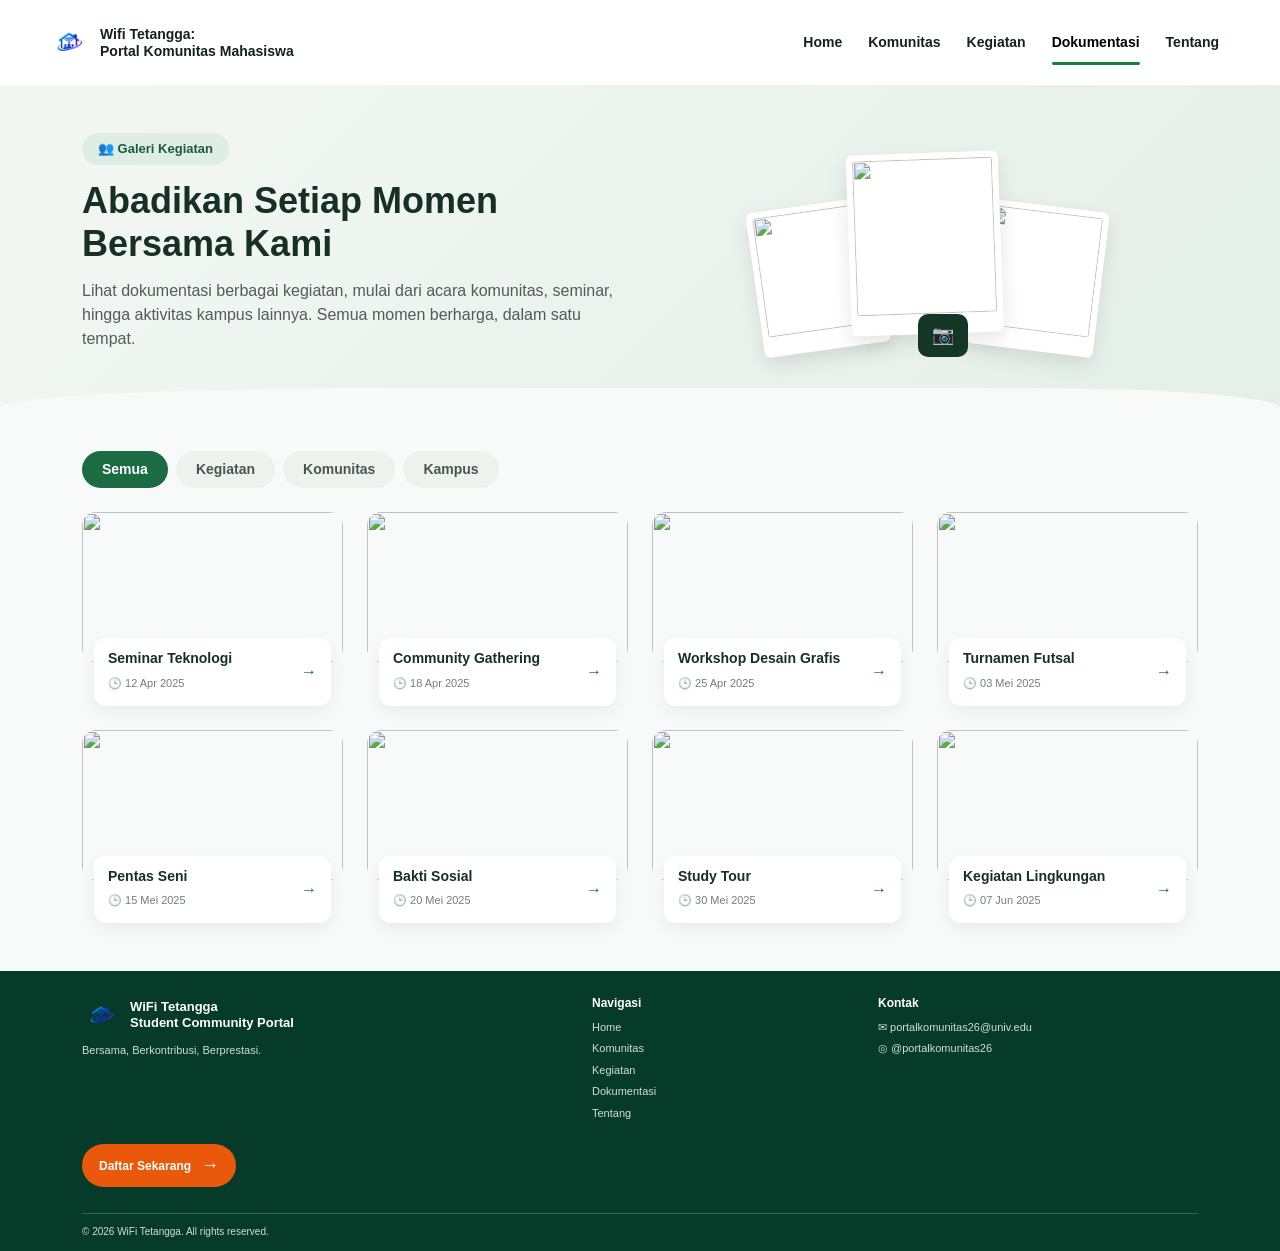
==== dokumentasi.html @ cc7ef8f5 "First commit" ====
<!-- Alven -->
<!DOCTYPE html>
<html lang="id">
<head>
    <meta charset="UTF-8">
    <meta name="viewport" content="width=device-width, initial-scale=1.0">
    <title>Dokumentasi - Wifi Tetangga</title>
    <link href="https://cdn.jsdelivr.net/npm/bootstrap@5.3.9/dist/css/bootstrap.min.css" rel="stylesheet">
    <link rel="stylesheet" href="css/style.css">
</head>

<body class="page-dokumentasi">
    
     <!-- NAVBAR -->
<header class="site-header">
    <nav class="navbar">
        <div class="container-fluid px-5">
            <a class="navbar-brand d-flex align-items-center" href="index.html">
                <img src="assets/images/logo.png" alt="Wifi Tetangga" class="logo-img">
                <span class="web-name">Wifi Tetangga:<br>Portal Komunitas Mahasiswa</span>
            </a>
            <div class="navbar-nav flex-row ms-auto">
                    <a class="nav-link" href="index.html">Home</a>
                    <a class="nav-link" href="komunitas.html">Komunitas</a>
                    <a class="nav-link" href="kegiatan.html">Kegiatan</a>
                    <a class="nav-link active" href="dokumentasi.html">Dokumentasi</a>
                    <a class="nav-link" href="tentang.html">Tentang</a>
            </div>
        </div>
    </nav>
</header>
<!-- AKHIR NAVBAR -->


    <!-- Hero -->
    <section class="dok-hero">
        <div class="container">
            <div class="row align-items-center">
                <div class="col-lg-6">
                    <span class="dok-badge">👥 Galeri Kegiatan</span>
                    <h1 class="dok-title">Abadikan Setiap Momen<br>Bersama Kami</h1>
                    <p class="text-muted">Lihat dokumentasi berbagai kegiatan, mulai dari acara komunitas, seminar, hingga aktivitas kampus lainnya. Semua momen berharga, dalam satu tempat.</p>
                </div>
                <div class="col-lg-6">
                    <div class="collage">
                        <div class="polaroid p-left"><img src="https://images.unsplash.com/photo-1511632765486-a01980e01a18?w=400&q=80" alt=""></div>
                        <div class="polaroid p-center"><img src="https://images.unsplash.com/photo-1523580494863-6f3031224c94?w=400&q=80" alt=""></div>
                        <div class="polaroid p-right"><img src="https://images.unsplash.com/photo-1540575467063-178a50c2df87?w=400&q=80" alt=""></div>
                        <div class="cam-icon">📷</div>
                    </div>
                </div>
            </div>
        </div>
    </section>

    <!-- Galeri -->
    <main class="container py-4 pb-5">
        <div class="d-flex gap-2 flex-wrap mb-4">
            <button class="chip active" onclick="filterGaleri('all', this)">Semua</button>
            <button class="chip" onclick="filterGaleri('kegiatan', this)">Kegiatan</button>
            <button class="chip" onclick="filterGaleri('komunitas', this)">Komunitas</button>
            <button class="chip" onclick="filterGaleri('kampus', this)">Kampus</button>
        </div>

        <div class="row g-4">
            <div class="col-12 col-sm-6 col-lg-3 item" data-cat="kampus">
                <img class="dok-thumb" src="https://images.unsplash.com/photo-1515187029135-18ee286d815b?w=500&q=80" alt="">
                <div class="dok-box"><div><h3>Seminar Teknologi</h3><span>🕒 12 Apr 2025</span></div><button class="arrow-btn">→</button></div>
            </div>

            <div class="col-12 col-sm-6 col-lg-3 item" data-cat="komunitas">
                <img class="dok-thumb" src="https://images.unsplash.com/photo-1511632765486-a01980e01a18?w=500&q=80" alt="">
                <div class="dok-box"><div><h3>Community Gathering</h3><span>🕒 18 Apr 2025</span></div><button class="arrow-btn">→</button></div>
            </div>

            <div class="col-12 col-sm-6 col-lg-3 item" data-cat="kegiatan">
                <img class="dok-thumb" src="https://images.unsplash.com/photo-1531482615713-2afd69097998?w=500&q=80" alt="">
                <div class="dok-box"><div><h3>Workshop Desain Grafis</h3><span>🕒 25 Apr 2025</span></div><button class="arrow-btn">→</button></div>
            </div>

            <div class="col-12 col-sm-6 col-lg-3 item" data-cat="kegiatan">
                <img class="dok-thumb" src="https://images.unsplash.com/photo-1517466787929-bc90951d0974?w=500&q=80" alt="">
                <div class="dok-box"><div><h3>Turnamen Futsal</h3><span>🕒 03 Mei 2025</span></div><button class="arrow-btn">→</button></div>
            </div>

            <div class="col-12 col-sm-6 col-lg-3 item" data-cat="kampus">
                <img class="dok-thumb" src="https://images.unsplash.com/photo-1501281668745-f7f57925c3b4?w=500&q=80" alt="">
                <div class="dok-box"><div><h3>Pentas Seni</h3><span>🕒 15 Mei 2025</span></div><button class="arrow-btn">→</button></div>
            </div>

            <div class="col-12 col-sm-6 col-lg-3 item" data-cat="komunitas">
                <img class="dok-thumb" src="https://images.unsplash.com/photo-1593113598332-cd288d649433?w=500&q=80" alt="">
                <div class="dok-box"><div><h3>Bakti Sosial</h3><span>🕒 20 Mei 2025</span></div><button class="arrow-btn">→</button></div>
            </div>

            <div class="col-12 col-sm-6 col-lg-3 item" data-cat="kampus">
                <img class="dok-thumb" src="https://images.unsplash.com/photo-1544620347-c4fd4a3d5957?w=500&q=80" alt="">
                <div class="dok-box"><div><h3>Study Tour</h3><span>🕒 30 Mei 2025</span></div><button class="arrow-btn">→</button></div>
            </div>

            <div class="col-12 col-sm-6 col-lg-3 item" data-cat="komunitas">
                <img class="dok-thumb" src="https://images.unsplash.com/photo-1542601906990-b4d3fb778b09?w=500&q=80" alt="">
                <div class="dok-box"><div><h3>Kegiatan Lingkungan</h3><span>🕒 07 Jun 2025</span></div><button class="arrow-btn">→</button></div>
            </div>
        </div>
    </main>

    <script>
        function filterGaleri(kat, el) {
            document.querySelectorAll('.page-dokumentasi .chip').forEach(c => c.classList.remove('active'));
            el.classList.add('active');
            document.querySelectorAll('.page-dokumentasi .item').forEach(i => {
                i.style.display = (kat === 'all' || i.dataset.cat === kat) ? '' : 'none';
            });
        }
    </script>
<!-- FOOTER -->
<footer class="site-footer">
    <div class="container">
        <div class="footer-main">
            <div class="footer-brand">
                <a href="index.html" class="footer-logo">
                    <img src="assets/images/logo.png" alt="WiFi Tetangga">
                    <span>WiFi Tetangga<br>Student Community Portal</span>
                </a>
                <p>Bersama, Berkontribusi, Berprestasi.</p>
            </div>

            <div class="footer-navigation">
                <h3>Navigasi</h3>
                <a href="index.html">Home</a>
                <a href="komunitas.html">Komunitas</a>
                <a href="kegiatan.html">Kegiatan</a>
                <a href="dokumentasi.html">Dokumentasi</a>
                <a href="tentang.html">Tentang</a>
            </div>

            <div class="footer-contact">
                <h3>Kontak</h3>
                <p>✉ portalkomunitas26@univ.edu</p>
                <p>◎ @portalkomunitas26</p>
            </div>
        </div>

        <div class="footer-cta">
            <a href="pendaftaran.html" class="hero-button">Daftar Sekarang <span>→</span></a>
        </div>

        <div class="footer-bottom">
            <p>© 2026 WiFi Tetangga. All rights reserved.</p>
        </div>
    </div>
</footer>
<!-- AKHIR FOOTER -->
</body>
</html>
---- css/style.css ----
/* RESET DASAR */
* {
    margin: 0;
    padding: 0;
    box-sizing: border-box;
}

/* WARNA UTAMA WEBSITE */
:root {
    --primary: #15803D;
    --secondary: #EA580C;
    --background: #F7F9F7;
    --surface: #FFFFFF;
    --text: #14221B;
    --muted: #647067;
    --border: #E2E9E2;
}

/* =====BAGIAN HOME===== */

/* BODY */
body {
    background-color: var(--background);
    color: var(--text);
    font-family: Arial, sans-serif;
}

/* ============
   MAIN NAVBAR
============== */

.site-header {
    width: 100%;
    margin: 0;
    padding: 0;

    background-color: var(--surface);

    border: none;
    border-radius: 0;
    box-shadow: none;

    position: relative;
    z-index: 100;
}

/* NAVBAR */
.site-header .navbar {
    min-height: 70px;
}


/* LOGO */
.logo-img {
    width: 42px;
    height: 42px;
    object-fit: contain;
    margin-right: 10px;
}

/* NAMA WEBSITE */
.web-name {
    color: var(--text);
    font-size: 14px;
    font-weight: 700;
    line-height: 1.15;
}

/* MENU NAVBAR */
.site-header .nav-link{
    color: var(--text);
    font-size: 14px;
    font-weight: 600;
    padding: 24px 13px;
    position: relative;
    transition: color 0.3s ease;
}

/* EFEK HOVER */
.site-header .nav-link:hover{
    color: var(--primary);
}

/* MENU AKTIF (yang sedang dipilih) */
    .site-header .nav-link.active::after {
        content: "";
        position: absolute;
        bottom: 12px;
        left: 13px;
        right: 13px;
        height: 3px;
        background-color: var(--primary);
        border-radius: 5px;
    }


/* =========================
   HERO SECTION
========================= */

.hero-section {
    position: relative;
    min-height: 280px;
    margin: 0;
    overflow: hidden;
    display: flex;
    align-items: center;
    background-color: var(--background);
}

/* GAMBAR KAMPUS */
.hero-background {
    position: absolute;
    top: 0;
    right: 0;
    width: 75%;
    height: 100%;
    object-fit: cover;
    object-position: center;
    z-index: 0;
}

/* GRADASI TEKS*/
.hero-overlay {
    position: absolute;
    inset: 0;
    z-index: 1;
    background: linear-gradient(
        90deg,
        #F7F9F7 0%,
        rgba(247, 249, 247, 0.98) 27%,
        rgba(247, 249, 247, 0.82) 42%,
        rgba(247, 249, 247, 0.15) 65%,
        transparent 100%
    );
}

/* KONTEN HERO */
.hero-content {
    position: relative;
    z-index: 2;
    width: 100%;
    padding: 35px 5.5%;
}

/* BADGE */
.hero-badge {
    display: inline-block;
    background-color: #E3F0E4;
    color: var(--text);
    padding: 8px 16px;
    border-radius: 30px;
    font-size: 13px;
    font-weight: 700;
    margin-bottom: 14px;
}

/* JUDUL */
.hero-title {
    color: var(--text);
    font-size: 38px;
    font-weight: 800;
    line-height: 1.12;
    margin-bottom: 12px;
}

.hero-title span {
    color: var(--primary);
}

/* DESKRIPSI */
.hero-description {
    color: var(--text);
    font-size: 15px;
    line-height: 1.5;
    margin-bottom: 16px;
}

/* TOMBOL */
.hero-button {
    display: inline-flex;
    align-items: center;
    gap: 10px;
    background-color: var(--secondary);
    color: white;
    text-decoration: none;
    padding: 11px 22px;
    border-radius: 30px;
    font-size: 14px;
    font-weight: 700;
    transition: 0.3s ease;
}

.hero-button:hover {
    background-color: #C94D0A;
    color: white;
    transform: translateY(-2px);
}

.hero-button span {
    font-size: 18px;
}

/* =========================
   EXPLORE PORTAL SECTION
========================= */

.explore-section {
    padding: 75px 0 90px;
    background-color: var(--background);
}


/* HEADING SECTION */

.explore-heading {
    max-width: 850px;
    margin-bottom: 42px;
}

.explore-label {
    display: inline-block;

    color: var(--primary);
    font-size: 12px;
    font-weight: 700;
    letter-spacing: 2px;

    margin-bottom: 14px;
}

.explore-heading h2 {
    color: var(--text);
    font-size: 34px;
    font-weight: 800;

    margin-bottom: 14px;
}

.explore-heading h2 span {
    color: var(--primary);
}

.explore-heading p {
    color: var(--muted);
    font-size: 15px;
    line-height: 1.7;

    margin-bottom: 0;
}

/* =========================
   EXPLORE PORTAL CARDS
========================= */

.explore-card-grid {
    margin-top: 35px;
}

/* KERANGKA KARTU */

.explore-card {
    display: flex;
    flex-direction: column;
    height: 100%;

    background-color: var(--surface);
    border: 1px solid var(--border);
    border-radius: 16px;

    overflow: hidden;

    text-decoration: none;
    color: var(--text);

    transition: transform 0.3s ease,
                box-shadow 0.3s ease,
                border-color 0.3s ease;
}


/* GAMBAR */

.explore-card-image {
    height: 190px;
    overflow: hidden;
    background-color: #E3F0E4;
}

.explore-card-image img {
    width: 100%;
    height: 100%;
    object-fit: cover;
    display: block;

    transition: transform 0.4s ease;
}


/* ISI KARTU */

.explore-card-content {
    display: flex;
    flex-direction: column;
    flex: 1;

    padding: 22px;
}


/* LABEL KATEGORI */

.explore-card-category {
    color: var(--primary);
    font-size: 11px;
    font-weight: 700;
    letter-spacing: 1px;

    margin-bottom: 12px;
}


/* JUDUL */

.explore-card-content h3 {
    font-size: 18px;
    font-weight: 700;
    line-height: 1.4;

    margin-bottom: 12px;
    color: var(--text);
}


/* DESKRIPSI */

.explore-card-content p {
    font-size: 13px;
    line-height: 1.7;
    color: var(--muted);

    margin-bottom: 22px;
}


/* LINK KARTU */

.explore-card-link {
    margin-top: auto;

    color: var(--primary);
    font-size: 13px;
    font-weight: 700;
}

.explore-card-link span {
    display: inline-block;
    transition: transform 0.3s ease;
}


/* HOVER */

.explore-card:hover {
    transform: translateY(-6px);

    border-color: #B7D8BF;

    box-shadow: 0 12px 28px rgba(20, 34, 27, 0.09);

    color: var(--text);
}

.explore-card:hover .explore-card-image img {
    transform: scale(1.06);
}

.explore-card:hover .explore-card-link span {
    transform: translateX(5px);
}


/* =========================
   ABOUT PORTAL
========================= */

.about-portal-section {
    padding: 65px 0 75px;
    background-color: var(--surface);
}

.about-portal-content {
    max-width: 780px;
    margin: 0 auto;
    text-align: center;
}

.about-portal-label {
    display: inline-block;

    color: var(--primary);
    font-size: 11px;
    font-weight: 700;
    letter-spacing: 2px;

    margin-bottom: 15px;
}

.about-portal-content h2 {
    color: var(--text);
    font-size: 32px;
    font-weight: 800;
    line-height: 1.3;

    margin-bottom: 18px;
}

.about-portal-content h2 span {
    color: var(--primary);
}

.about-portal-content p {
    color: var(--muted);
    font-size: 14px;
    line-height: 1.9;

    margin: 0;
}


/* =========================
   FOOTER
========================= */

.site-footer {
    background-color: #063B29;
    color: #FFFFFF;
    padding: 25px 0 12px;
}


/* BAGIAN UTAMA */

.footer-main {
    display: grid;
    grid-template-columns: 1.5fr 0.8fr 1fr 0.5fr;
    gap: 30px;

    padding-bottom: 18px;
}


/* BRAND */

.footer-logo {
    display: flex;
    align-items: center;
    gap: 10px;

    color: #FFFFFF;
    text-decoration: none;

    font-size: 13px;
    font-weight: 700;
    line-height: 1.3;

    margin-bottom: 8px;
}

.footer-logo img {
    width: 38px;
    height: 38px;
    object-fit: contain;
}

.footer-brand p {
    color: #D1DED6;
    font-size: 11px;
    margin: 0;
}


/* NAVIGASI DAN KONTAK */

.footer-navigation h3,
.footer-contact h3 {
    color: #FFFFFF;
    font-size: 12px;
    font-weight: 700;
    margin-bottom: 8px;
}

.footer-navigation {
    display: flex;
    flex-direction: column;
}

.footer-navigation a,
.footer-contact p {
    color: #D1DED6;
    font-size: 11px;
    text-decoration: none;
    margin-bottom: 5px;
}

.footer-navigation a:hover {
    color: #FFFFFF;
}


/* SOCIAL MEDIA */

.footer-social {
    display: flex;
    align-items: center;
    justify-content: flex-end;
    gap: 12px;
}

.footer-social a {
    color: #FFFFFF;
    font-size: 17px;
    text-decoration: none;
}

.footer-social a:hover {
    color: #A7D8B8;
}


/* COPYRIGHT */

.footer-bottom {
    border-top: 1px solid rgba(255, 255, 255, 0.2);
    padding-top: 10px;
}

.footer-bottom p {
    color: #D1DED6;
    font-size: 10px;
    margin: 0;
}

/* =====AKHIR BAGIAN FOOTER===== */


/* =========================
   HALAMAN TENTANG & FORM
========================= */

.header-daftar {
    background-color: var(--surface);
    margin: 16px 20px 0;
    padding: 12px 24px;
    border: 1px solid var(--border);
    border-radius: 16px;
    box-shadow: 0 3px 12px rgba(20, 34, 27, 0.08);
}

.header-daftar a {
    text-decoration: none;
}

.wadah-form {
    max-width: 680px;
    margin: 32px auto 48px;
    padding: 0 20px;
}

.wadah-konten {
    padding: 36px 5.5% 48px;
}

.kartu-box {
    height: 100%;
    padding: 24px;
    background-color: var(--surface);
    border: 1px solid var(--border);
    border-radius: 16px;
    box-shadow: 0 3px 12px rgba(20, 34, 27, 0.06);
}

.foto-tim {
    width: 92px;
    height: 92px;
    margin-bottom: 12px;
    border: 3px solid #E3F0E4;
    border-radius: 50%;
    object-fit: cover;
}

.kotak-moto {
    margin-top: 10px;
    padding: 8px 12px;
    background-color: #E3F0E4;
    color: var(--text);
    border-radius: 10px;
    font-size: 12px;
    font-weight: 700;
}

/* FOOTER PORTAL: warna hijau utama dipertahankan */
.footer-portal {
    background-color: #063B29;
    color: #FFFFFF;
    padding: 25px 5.5% 12px;
    margin-top: 24px;
}

.footer-portal a {
    color: #D1DED6;
    text-decoration: none;
    font-size: 11px;
}

.footer-portal a:hover {
    color: #FFFFFF;
}

.footer-bawah {
    display: flex;
    justify-content: space-between;
    flex-wrap: wrap;
    gap: 8px;
    margin-top: 18px;
    padding-top: 10px;
    border-top: 1px solid rgba(255, 255, 255, 0.2);
    color: #D1DED6;
    font-size: 10px;
}


/* =========================
   DECORATION - PENDAFTARAN
========================= */

.page-pendaftaran {
    background-color: #F4F8F5;
}

.page-pendaftaran .wadah-form {
    position: relative;
    padding-top: 15px;
    padding-bottom: 35px;
}

.page-pendaftaran .kartu-box {
    position: relative;
    overflow: hidden;
    border-top: 4px solid var(--primary);
    box-shadow: 0 8px 28px rgba(20, 34, 27, 0.07);
}

.page-pendaftaran .kartu-box::before {
    content: "";
    position: absolute;

    width: 130px;
    height: 130px;

    top: -75px;
    right: -55px;

    border: 18px solid rgba(21, 128, 61, 0.08);
    border-radius: 50%;

    pointer-events: none;
}

.page-pendaftaran .form-control:focus,
.page-pendaftaran .form-select:focus {
    border-color: var(--primary);
    box-shadow: 0 0 0 3px rgba(21, 128, 61, 0.12);
}


/* Tombol pendaftaran kecil di bawah konten footer */
.footer-cta {
    margin: 0 0 14px;
}

.footer-cta .hero-button {
    padding: 8px 17px;
    font-size: 12px;
}


/* =========================
   DECORATION - TERIMA KASIH
========================= */

.page-terimakasih {
    background-color: #F4F8F5;
}

.page-terimakasih .wadah-form {
    padding-top: 25px;
    padding-bottom: 35px;
}

.page-terimakasih .kartu-box {
    border-top: 4px solid var(--primary);
    box-shadow: 0 8px 28px rgba(20, 34, 27, 0.07);
}

.success-mark {
    display: flex;
    align-items: center;
    justify-content: center;

    width: 65px;
    height: 65px;

    margin: 0 auto 18px;

    border-radius: 50%;
    background-color: #E3F0E4;

    color: var(--primary);
    font-size: 32px;
    font-weight: 700;
}


/* =========================
   FOOTER SHARED - HALAMAN UTAMA
========================= */

.site-footer {
    background-color: #063B29;
    color: #FFFFFF;
    padding: 25px 0 12px;
}

.footer-main {
    display: grid;
    grid-template-columns: 1.5fr 0.8fr 1fr;
    gap: 30px;
    padding-bottom: 18px;
}

.footer-logo {
    display: flex;
    align-items: center;
    gap: 10px;
    margin-bottom: 8px;
    color: #FFFFFF;
    text-decoration: none;
    font-size: 13px;
    font-weight: 700;
    line-height: 1.3;
}

.footer-logo img {
    width: 38px;
    height: 38px;
    object-fit: contain;
}

.footer-brand p {
    margin: 0;
    color: #D1DED6;
    font-size: 11px;
}

.footer-navigation,
.footer-contact {
    display: flex;
    flex-direction: column;
    align-items: flex-start;
}

.footer-navigation h3,
.footer-contact h3 {
    margin-bottom: 8px;
    color: #FFFFFF;
    font-size: 12px;
    font-weight: 700;
}

.footer-navigation a,
.footer-contact p {
    margin: 0 0 5px;
    color: #D1DED6;
    font-size: 11px;
    text-decoration: none;
}

.footer-navigation a:hover {
    color: #FFFFFF;
}

.footer-cta {
    padding-bottom: 12px;
}

.footer-bottom {
    border-top: 1px solid rgba(255, 255, 255, 0.2);
    padding-top: 10px;
}

.footer-bottom p {
    margin: 0;
    color: #D1DED6;
    font-size: 10px;
}

/* =========================
   HALAMAN KEGIATAN (SCOPED)
========================= */

.page-kegiatan {
    background: #f4f7f5;
    color: #1d2b24;
    font-family: 'Plus Jakarta Sans', Arial, sans-serif;
}

.page-kegiatan .container-main {
    max-width: 1140px;
    margin: 0 auto;
    padding: 40px 20px 60px;
}

.page-kegiatan .activity-hero {
    display: flex;
    align-items: center;
    justify-content: space-between;
    gap: 32px;
    margin-bottom: 32px;
}

.page-kegiatan .hero-text {
    max-width: 500px;
}

.page-kegiatan .badge-agenda {
    display: inline-block;
    margin-bottom: 12px;
    padding: 6px 14px;
    border-radius: 20px;
    background: #e3f1ea;
    color: #145c3b;
    font-size: 13px;
    font-weight: 700;
}

.page-kegiatan .activity-hero h1 {
    margin-bottom: 12px;
    color: #145c3b;
    font-size: 36px;
    font-weight: 800;
    line-height: 1.2;
}

.page-kegiatan .activity-hero p {
    color: #5f6e66;
    font-size: 15px;
    line-height: 1.6;
}

.page-kegiatan .hero-visual {
    position: relative;
}

.page-kegiatan .hero-visual img {
    width: 400px;
    height: 230px;
    border: 4px solid #FFFFFF;
    border-radius: 20px;
    object-fit: cover;
    box-shadow: 0 10px 25px rgba(0, 0, 0, 0.08);
}

.page-kegiatan .cal-icon {
    position: absolute;
    top: -12px;
    right: -12px;
    padding: 10px 14px;
    border-radius: 14px;
    background: #FFFFFF;
    font-size: 22px;
    box-shadow: 0 6px 16px rgba(0, 0, 0, 0.1);
}

.page-kegiatan .filters {
    display: flex;
    flex-wrap: wrap;
    gap: 8px;
    margin-bottom: 24px;
}

.page-kegiatan .chip {
    padding: 7px 18px;
    border: 1px solid #dce3df;
    border-radius: 20px;
    background: #FFFFFF;
    color: #5f6e66;
    font-size: 13px;
    font-weight: 600;
    cursor: pointer;
}

.page-kegiatan .chip.active,
.page-kegiatan .chip:hover {
    border-color: #145c3b;
    background: #145c3b;
    color: #FFFFFF;
}

.page-kegiatan .activity-grid {
    display: grid;
    grid-template-columns: repeat(4, minmax(0, 1fr));
    gap: 20px;
}

.page-kegiatan .activity-card {
    overflow: hidden;
    border: 1px solid #e4eae6;
    border-radius: 16px;
    background: #FFFFFF;
    box-shadow: 0 4px 12px rgba(0, 0, 0, 0.03);
}

.page-kegiatan .thumb {
    position: relative;
    height: 145px;
}

.page-kegiatan .thumb img {
    width: 100%;
    height: 100%;
    object-fit: cover;
}

.page-kegiatan .date-tag {
    position: absolute;
    top: 10px;
    left: 10px;
    padding: 4px 10px;
    border-radius: 10px;
    background: #FFFFFF;
    color: #66756d;
    font-size: 11px;
    line-height: 1.2;
    text-align: center;
}

.page-kegiatan .date-tag strong {
    display: block;
    color: #145c3b;
    font-size: 15px;
}

.page-kegiatan .activity-card-body {
    padding: 15px;
}

.page-kegiatan .activity-card-body h3 {
    margin-bottom: 8px;
    color: #1d2b24;
    font-size: 15px;
    font-weight: 700;
}

.page-kegiatan .meta {
    margin-bottom: 14px;
    color: #66756d;
    font-size: 12px;
    line-height: 1.7;
}

.page-kegiatan .card-foot {
    display: flex;
    align-items: center;
    justify-content: space-between;
    padding-top: 10px;
    border-top: 1px solid #f0f4f1;
}

.page-kegiatan .status {
    padding: 5px 10px;
    border-radius: 8px;
    background: #e3f1ea;
    color: #145c3b;
    font-size: 11px;
    font-weight: 700;
}

.page-kegiatan .status.member {
    background: #fdf0e6;
    color: #e06d24;
}

.page-kegiatan .arrow-btn {
    width: 28px;
    height: 28px;
    border: 1px solid #dce3df;
    border-radius: 50%;
    background: #FFFFFF;
    color: #145c3b;
    font-weight: 700;
    cursor: pointer;
}

/* =========================
   HALAMAN DOKUMENTASI (SCOPED)
========================= */

.page-dokumentasi {
    background: #f8faf9;
    color: #1b2822;
}

.page-dokumentasi .dok-hero {
    position: relative;
    padding: 48px 0 60px;
    background: linear-gradient(135deg, #f3f7f4, #e4efe8);
}

.page-dokumentasi .dok-hero::after {
    content: "";
    position: absolute;
    bottom: -1px;
    left: 0;
    width: 100%;
    height: 40px;
    background: #f8faf9;
    border-radius: 60% 40% 0 0 / 100%;
}

.page-dokumentasi .dok-badge {
    display: inline-block;
    margin-bottom: 14px;
    padding: 6px 16px;
    border-radius: 20px;
    background: #dfeee5;
    color: #1c5b3b;
    font-size: 13px;
    font-weight: 700;
}

.page-dokumentasi .dok-title {
    margin-bottom: 14px;
    color: #163024;
    font-size: 36px;
    font-weight: 800;
    line-height: 1.2;
}

.page-dokumentasi .collage {
    position: relative;
    display: flex;
    align-items: center;
    justify-content: center;
    height: 230px;
}

.page-dokumentasi .polaroid {
    position: absolute;
    padding: 6px 6px 20px;
    border-radius: 6px;
    background: #FFFFFF;
    box-shadow: 0 8px 20px rgba(0, 0, 0, 0.1);
}

.page-dokumentasi .polaroid img {
    display: block;
    border-radius: 3px;
    object-fit: cover;
}

.page-dokumentasi .p-left {
    transform: rotate(-8deg) translate(-110px, 12px);
}

.page-dokumentasi .p-left img,
.page-dokumentasi .p-right img {
    width: 115px;
    height: 120px;
}

.page-dokumentasi .p-center {
    z-index: 2;
    transform: rotate(-2deg) translateY(-6px);
}

.page-dokumentasi .p-center img {
    width: 140px;
    height: 155px;
}

.page-dokumentasi .p-right {
    transform: rotate(7deg) translate(115px, 14px);
}

.page-dokumentasi .cam-icon {
    position: absolute;
    bottom: 8px;
    z-index: 3;
    padding: 8px 14px;
    border-radius: 10px;
    background: #143625;
    color: #FFFFFF;
    font-size: 18px;
    transform: translateX(18px);
}

.page-dokumentasi .chip {
    padding: 8px 20px;
    border: 0;
    border-radius: 20px;
    background: #eef2ef;
    color: #46574e;
    font-size: 14px;
    font-weight: 600;
    cursor: pointer;
}

.page-dokumentasi .chip.active,
.page-dokumentasi .chip:hover {
    background: #1b6b43;
    color: #FFFFFF;
}

.page-dokumentasi .dok-thumb {
    width: 100%;
    height: 150px;
    border-radius: 14px;
    object-fit: cover;
}

.page-dokumentasi .dok-box {
    position: relative;
    display: flex;
    align-items: center;
    justify-content: space-between;
    margin: -24px 12px 0;
    padding: 12px 14px;
    border-radius: 12px;
    background: #FFFFFF;
    box-shadow: 0 6px 16px rgba(0, 0, 0, 0.06);
}

.page-dokumentasi .dok-box h3 {
    margin: 0 0 3px;
    color: #163024;
    font-size: 14px;
    font-weight: 700;
}

.page-dokumentasi .dok-box span {
    color: #708078;
    font-size: 11px;
}

.page-dokumentasi .arrow-btn {
    border: 0;
    background: none;
    color: #1b6b43;
    font-size: 16px;
    font-weight: 700;
}

/* =========================
   HALAMAN KOMUNITAS
========================= */

.community-page {
    padding: 54px 0 70px;
}

.community-heading {
    max-width: 780px;
    margin: 0 auto 38px;
    text-align: center;
}

.community-label {
    display: inline-block;
    margin-bottom: 12px;
    color: var(--primary);
    font-size: 12px;
    font-weight: 700;
    letter-spacing: 1.8px;
}

.community-heading h1 {
    margin-bottom: 14px;
    color: var(--text);
    font-size: 36px;
    font-weight: 800;
}

.community-heading h1 span {
    color: var(--primary);
}

.community-heading p {
    margin: 0;
    color: var(--muted);
    font-size: 15px;
    line-height: 1.8;
}

.community-list {
    display: grid;
    grid-template-columns: repeat(2, minmax(0, 1fr));
    gap: 24px;
}

.community-card {
    display: flex;
    flex-direction: column;
    overflow: hidden;
    border: 1px solid var(--border);
    border-radius: 16px;
    background: var(--surface);
    box-shadow: 0 4px 14px rgba(20, 34, 27, 0.05);
    scroll-margin-top: 24px;
}

.community-card-image {
    height: 210px;
    overflow: hidden;
    background: #E3F0E4;
}

.community-card-image img {
    display: block;
    width: 100%;
    height: 100%;
    object-fit: cover;
}

.community-card-content {
    display: flex;
    flex: 1;
    flex-direction: column;
    padding: 24px;
}

.community-card-category {
    margin-bottom: 10px;
    color: var(--primary);
    font-size: 11px;
    font-weight: 700;
    letter-spacing: 1.2px;
}

.community-card-content h2 {
    margin-bottom: 12px;
    color: var(--text);
    font-size: 21px;
    font-weight: 800;
}

.community-card-content p {
    margin-bottom: 16px;
    color: var(--muted);
    font-size: 14px;
    line-height: 1.8;
}

.community-focus {
    margin: 0 0 20px;
    padding-left: 19px;
    color: var(--text);
    font-size: 13px;
    line-height: 1.9;
}

.community-join {
    align-self: flex-start;
    margin-top: auto;
    padding: 9px 17px;
    border-radius: 24px;
    background: var(--secondary);
    color: #FFFFFF;
    font-size: 13px;
    font-weight: 700;
    text-decoration: none;
}

.community-join:hover {
    background: #C94D0A;
    color: #FFFFFF;
}
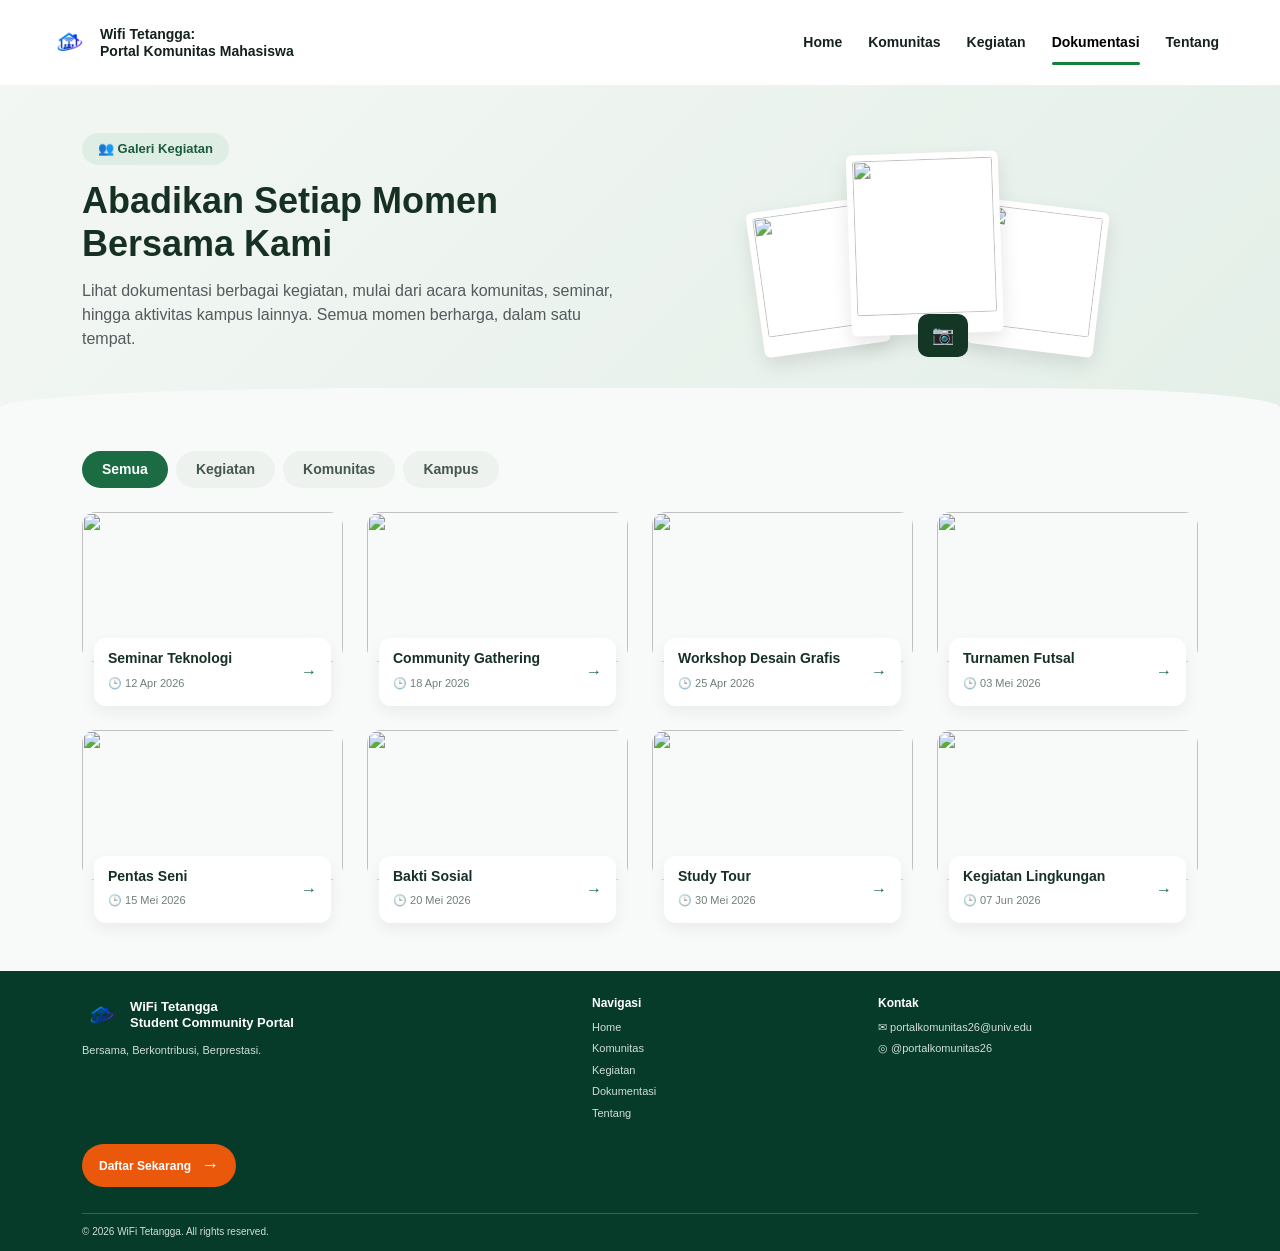
==== commit a95a4d7c: "customisasi index, penambahahan form utk daftar, etc" ====
--- a/dokumentasi.html
+++ b/dokumentasi.html
@@ -65,42 +65,42 @@
         <div class="row g-4">
             <div class="col-12 col-sm-6 col-lg-3 item" data-cat="kampus">
                 <img class="dok-thumb" src="https://images.unsplash.com/photo-1515187029135-18ee286d815b?w=500&q=80" alt="">
-                <div class="dok-box"><div><h3>Seminar Teknologi</h3><span>🕒 12 Apr 2025</span></div><button class="arrow-btn">→</button></div>
+                <div class="dok-box"><div><h3>Seminar Teknologi</h3><span>🕒 12 Apr 2026</span></div><button class="arrow-btn">→</button></div>
             </div>
 
             <div class="col-12 col-sm-6 col-lg-3 item" data-cat="komunitas">
                 <img class="dok-thumb" src="https://images.unsplash.com/photo-1511632765486-a01980e01a18?w=500&q=80" alt="">
-                <div class="dok-box"><div><h3>Community Gathering</h3><span>🕒 18 Apr 2025</span></div><button class="arrow-btn">→</button></div>
+                <div class="dok-box"><div><h3>Community Gathering</h3><span>🕒 18 Apr 2026</span></div><button class="arrow-btn">→</button></div>
             </div>
 
             <div class="col-12 col-sm-6 col-lg-3 item" data-cat="kegiatan">
                 <img class="dok-thumb" src="https://images.unsplash.com/photo-1531482615713-2afd69097998?w=500&q=80" alt="">
-                <div class="dok-box"><div><h3>Workshop Desain Grafis</h3><span>🕒 25 Apr 2025</span></div><button class="arrow-btn">→</button></div>
+                <div class="dok-box"><div><h3>Workshop Desain Grafis</h3><span>🕒 25 Apr 2026</span></div><button class="arrow-btn">→</button></div>
             </div>
 
             <div class="col-12 col-sm-6 col-lg-3 item" data-cat="kegiatan">
                 <img class="dok-thumb" src="https://images.unsplash.com/photo-1517466787929-bc90951d0974?w=500&q=80" alt="">
-                <div class="dok-box"><div><h3>Turnamen Futsal</h3><span>🕒 03 Mei 2025</span></div><button class="arrow-btn">→</button></div>
+                <div class="dok-box"><div><h3>Turnamen Futsal</h3><span>🕒 03 Mei 2026</span></div><button class="arrow-btn">→</button></div>
             </div>
 
             <div class="col-12 col-sm-6 col-lg-3 item" data-cat="kampus">
                 <img class="dok-thumb" src="https://images.unsplash.com/photo-1501281668745-f7f57925c3b4?w=500&q=80" alt="">
-                <div class="dok-box"><div><h3>Pentas Seni</h3><span>🕒 15 Mei 2025</span></div><button class="arrow-btn">→</button></div>
+                <div class="dok-box"><div><h3>Pentas Seni</h3><span>🕒 15 Mei 2026</span></div><button class="arrow-btn">→</button></div>
             </div>
 
             <div class="col-12 col-sm-6 col-lg-3 item" data-cat="komunitas">
                 <img class="dok-thumb" src="https://images.unsplash.com/photo-1593113598332-cd288d649433?w=500&q=80" alt="">
-                <div class="dok-box"><div><h3>Bakti Sosial</h3><span>🕒 20 Mei 2025</span></div><button class="arrow-btn">→</button></div>
+                <div class="dok-box"><div><h3>Bakti Sosial</h3><span>🕒 20 Mei 2026</span></div><button class="arrow-btn">→</button></div>
             </div>
 
             <div class="col-12 col-sm-6 col-lg-3 item" data-cat="kampus">
                 <img class="dok-thumb" src="https://images.unsplash.com/photo-1544620347-c4fd4a3d5957?w=500&q=80" alt="">
-                <div class="dok-box"><div><h3>Study Tour</h3><span>🕒 30 Mei 2025</span></div><button class="arrow-btn">→</button></div>
+                <div class="dok-box"><div><h3>Study Tour</h3><span>🕒 30 Mei 2026</span></div><button class="arrow-btn">→</button></div>
             </div>
 
             <div class="col-12 col-sm-6 col-lg-3 item" data-cat="komunitas">
                 <img class="dok-thumb" src="https://images.unsplash.com/photo-1542601906990-b4d3fb778b09?w=500&q=80" alt="">
-                <div class="dok-box"><div><h3>Kegiatan Lingkungan</h3><span>🕒 07 Jun 2025</span></div><button class="arrow-btn">→</button></div>
+                <div class="dok-box"><div><h3>Kegiatan Lingkungan</h3><span>🕒 07 Jun 2026</span></div><button class="arrow-btn">→</button></div>
             </div>
         </div>
     </main>
--- a/css/style.css
+++ b/css/style.css
@@ -994,12 +994,15 @@
 .page-kegiatan .arrow-btn {
     width: 28px;
     height: 28px;
+    display: inline-flex;
+    align-items: center;
+    justify-content: center;
     border: 1px solid #dce3df;
     border-radius: 50%;
-    background: #FFFFFF;
+    background: white;
     color: #145c3b;
-    font-weight: 700;
     cursor: pointer;
+    text-decoration: none;
 }
 
 /* =========================
